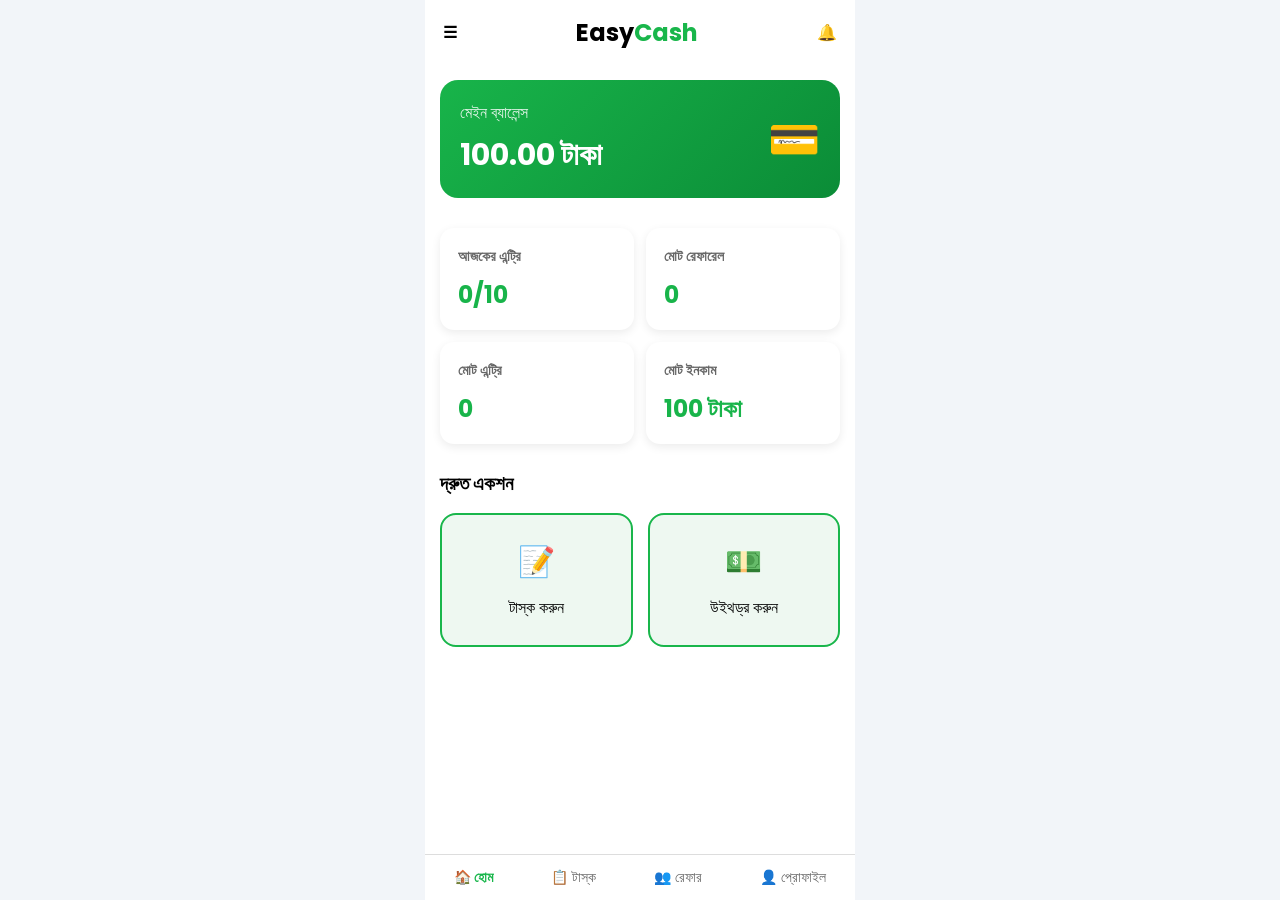
==== index.html @ 3d8d6016 "index.html" ====
<!DOCTYPE html>
<html lang="en">
<head>
  <meta charset="UTF-8">
  <meta name="viewport" content="width=device-width, initial-scale=1.0">
  <title>EasyCash</title>

  <link rel="preconnect" href="https://fonts.googleapis.com">
  <link rel="preconnect" href="https://fonts.gstatic.com" crossorigin>
  <link href="https://fonts.googleapis.com/css2?family=Poppins:wght@400;500;600;700&display=swap" rel="stylesheet">

  <link rel="stylesheet" href="style.css">
</head>
<body>

<div class="app">

  <header class="topbar">
    <span class="menu">☰</span>
    <h2>Easy<span>Cash</span></h2>
    <span>🔔</span>
  </header>

  <div class="balance-card">
    <div>
      <p>মেইন ব্যালেন্স</p>
      <h1>100.00 টাকা</h1>
    </div>
    <div class="wallet">💳</div>
  </div>

  <div class="stats">

    <div class="card">
      <h4>আজকের এন্ট্রি</h4>
      <h2>0/10</h2>
    </div>

    <div class="card">
      <h4>মোট রেফারেল</h4>
      <h2>0</h2>
    </div>

    <div class="card">
      <h4>মোট এন্ট্রি</h4>
      <h2>0</h2>
    </div>

    <div class="card">
      <h4>মোট ইনকাম</h4>
      <h2>100 টাকা</h2>
    </div>

  </div>

  <h3 class="title">দ্রুত একশন</h3>

  <div class="actions">

    <div class="action">
      📝
      <p>টাস্ক করুন</p>
    </div>

    <div class="action">
      💵
      <p>উইথড্র করুন</p>
    </div>

  </div>

  <div class="bottom-nav">

    <div class="active">
      🏠
      <span>হোম</span>
    </div>

    <div>
      📋
      <span>টাস্ক</span>
    </div>

    <div>
      👥
      <span>রেফার</span>
    </div>

    <div>
      👤
      <span>প্রোফাইল</span>
    </div>

  </div>

</div>

<script src="script.js"></script>

</body>
</html>
<link rel="stylesheet" href="style.css">
<script src="https://telegram.org/js/telegram-web-app.js"></script>
</head>
---- style.css ----
*{
    margin:0;
    padding:0;
    box-sizing:border-box;
    font-family:'Poppins',sans-serif;
}

body{
    background:#f2f5f9;
}

.app{
    max-width:430px;
    margin:auto;
    min-height:100vh;
    background:#fff;
}

.topbar{
    height:65px;
    display:flex;
    justify-content:space-between;
    align-items:center;
    padding:0 18px;
    font-weight:600;
}

.topbar h2 span{
    color:#19b64b;
}

.balance-card{
    margin:15px;
    background:linear-gradient(135deg,#18b44a,#0b8c37);
    color:#fff;
    border-radius:18px;
    padding:20px;
    display:flex;
    justify-content:space-between;
    align-items:center;
}

.balance-card p{
    opacity:.9;
}

.balance-card h1{
    margin-top:8px;
    font-size:30px;
}

.wallet{
    font-size:42px;
}

.stats{
    display:grid;
    grid-template-columns:repeat(2,1fr);
    gap:12px;
    padding:15px;
}

.card{
    background:#fff;
    border-radius:14px;
    padding:18px;
    box-shadow:0 3px 10px rgba(0,0,0,.08);
}

.card h4{
    color:#666;
    font-size:14px;
}

.card h2{
    margin-top:10px;
    color:#18b44a;
}

.title{
    padding:0 15px;
    margin-top:10px;
}

.actions{
    display:grid;
    grid-template-columns:repeat(2,1fr);
    gap:15px;
    padding:15px;
}

.action{
    background:#eef8f1;
    border:2px solid #19b64b;
    border-radius:16px;
    text-align:center;
    padding:25px;
    font-size:30px;
    cursor:pointer;
}

.action p{
    font-size:16px;
    margin-top:10px;
}

.bottom-nav{
    position:fixed;
    left:50%;
    transform:translateX(-50%);
    bottom:0;
    width:100%;
    max-width:430px;
    background:#fff;
    display:flex;
    justify-content:space-around;
    padding:12px 0;
    border-top:1px solid #ddd;
}

.bottom-nav div{
    text-align:center;
    color:#666;
    font-size:14px;
}

.bottom-nav .active{
    color:#19b64b;
    font-weight:bold;
}
---- style.css ----
*{
    margin:0;
    padding:0;
    box-sizing:border-box;
    font-family:'Poppins',sans-serif;
}

body{
    background:#f2f5f9;
}

.app{
    max-width:430px;
    margin:auto;
    min-height:100vh;
    background:#fff;
}

.topbar{
    height:65px;
    display:flex;
    justify-content:space-between;
    align-items:center;
    padding:0 18px;
    font-weight:600;
}

.topbar h2 span{
    color:#19b64b;
}

.balance-card{
    margin:15px;
    background:linear-gradient(135deg,#18b44a,#0b8c37);
    color:#fff;
    border-radius:18px;
    padding:20px;
    display:flex;
    justify-content:space-between;
    align-items:center;
}

.balance-card p{
    opacity:.9;
}

.balance-card h1{
    margin-top:8px;
    font-size:30px;
}

.wallet{
    font-size:42px;
}

.stats{
    display:grid;
    grid-template-columns:repeat(2,1fr);
    gap:12px;
    padding:15px;
}

.card{
    background:#fff;
    border-radius:14px;
    padding:18px;
    box-shadow:0 3px 10px rgba(0,0,0,.08);
}

.card h4{
    color:#666;
    font-size:14px;
}

.card h2{
    margin-top:10px;
    color:#18b44a;
}

.title{
    padding:0 15px;
    margin-top:10px;
}

.actions{
    display:grid;
    grid-template-columns:repeat(2,1fr);
    gap:15px;
    padding:15px;
}

.action{
    background:#eef8f1;
    border:2px solid #19b64b;
    border-radius:16px;
    text-align:center;
    padding:25px;
    font-size:30px;
    cursor:pointer;
}

.action p{
    font-size:16px;
    margin-top:10px;
}

.bottom-nav{
    position:fixed;
    left:50%;
    transform:translateX(-50%);
    bottom:0;
    width:100%;
    max-width:430px;
    background:#fff;
    display:flex;
    justify-content:space-around;
    padding:12px 0;
    border-top:1px solid #ddd;
}

.bottom-nav div{
    text-align:center;
    color:#666;
    font-size:14px;
}

.bottom-nav .active{
    color:#19b64b;
    font-weight:bold;
}
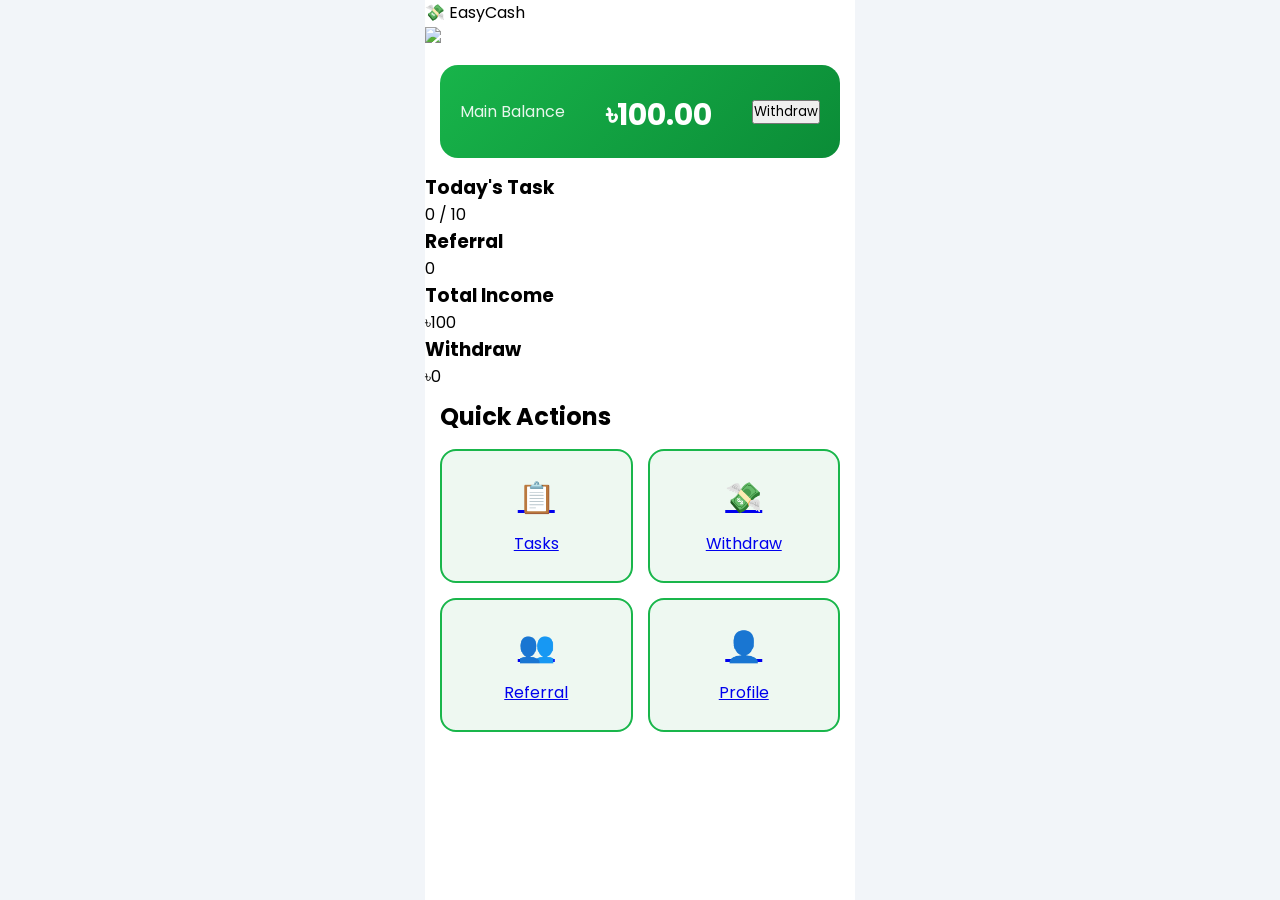
==== commit dbfb36b7: "index.html" ====
--- a/index.html
+++ b/index.html
@@ -1,105 +1,99 @@
-
 <!DOCTYPE html>
 <html lang="en">
 <head>
-  <meta charset="UTF-8">
-  <meta name="viewport" content="width=device-width, initial-scale=1.0">
-  <title>EasyCash</title>
+<meta charset="UTF-8">
+<meta name="viewport" content="width=device-width, initial-scale=1.0">
+<title>EasyCash</title>
 
-  <link rel="preconnect" href="https://fonts.googleapis.com">
-  <link rel="preconnect" href="https://fonts.gstatic.com" crossorigin>
-  <link href="https://fonts.googleapis.com/css2?family=Poppins:wght@400;500;600;700&display=swap" rel="stylesheet">
+<link rel="preconnect" href="https://fonts.googleapis.com">
+<link rel="preconnect" href="https://fonts.gstatic.com" crossorigin>
 
-  <link rel="stylesheet" href="style.css">
+<link href="https://fonts.googleapis.com/css2?family=Poppins:wght@400;500;600;700&display=swap" rel="stylesheet">
+
+<link rel="stylesheet" href="style.css">
+
+<script src="https://telegram.org/js/telegram-web-app.js"></script>
+
 </head>
+
 <body>
 
 <div class="app">
 
-  <header class="topbar">
-    <span class="menu">☰</span>
-    <h2>Easy<span>Cash</span></h2>
-    <span>🔔</span>
-  </header>
+<header class="top-header">
 
-  <div class="balance-card">
-    <div>
-      <p>মেইন ব্যালেন্স</p>
-      <h1>100.00 টাকা</h1>
-    </div>
-    <div class="wallet">💳</div>
-  </div>
-
-  <div class="stats">
-
-    <div class="card">
-      <h4>আজকের এন্ট্রি</h4>
-      <h2>0/10</h2>
-    </div>
-
-    <div class="card">
-      <h4>মোট রেফারেল</h4>
-      <h2>0</h2>
-    </div>
-
-    <div class="card">
-      <h4>মোট এন্ট্রি</h4>
-      <h2>0</h2>
-    </div>
-
-    <div class="card">
-      <h4>মোট ইনকাম</h4>
-      <h2>100 টাকা</h2>
-    </div>
-
-  </div>
-
-  <h3 class="title">দ্রুত একশন</h3>
-
-  <div class="actions">
-
-    <div class="action">
-      📝
-      <p>টাস্ক করুন</p>
-    </div>
-
-    <div class="action">
-      💵
-      <p>উইথড্র করুন</p>
-    </div>
-
-  </div>
-
-  <div class="bottom-nav">
-
-    <div class="active">
-      🏠
-      <span>হোম</span>
-    </div>
-
-    <div>
-      📋
-      <span>টাস্ক</span>
-    </div>
-
-    <div>
-      👥
-      <span>রেফার</span>
-    </div>
-
-    <div>
-      👤
-      <span>প্রোফাইল</span>
-    </div>
-
-  </div>
-
+<div class="logo">
+💸 EasyCash
 </div>
 
-<script src="script.js"></script>
+<div class="profile">
+<img src="https://cdn-icons-png.flaticon.com/512/3135/3135715.png">
+</div>
 
-</body>
-</html>
-<link rel="stylesheet" href="style.css">
-<script src="https://telegram.org/js/telegram-web-app.js"></script>
-</head>
+</header>
+
+<section class="balance-card">
+
+<p>Main Balance</p>
+
+<h1 id="balance">
+৳100.00
+</h1>
+
+<button>
+Withdraw
+</button>
+
+</section>
+
+<section class="grid">
+
+<div class="box">
+<h3>Today's Task</h3>
+<span>0 / 10</span>
+</div>
+
+<div class="box">
+<h3>Referral</h3>
+<span>0</span>
+</div>
+
+<div class="box">
+<h3>Total Income</h3>
+<span>৳100</span>
+</div>
+
+<div class="box">
+<h3>Withdraw</h3>
+<span>৳0</span>
+</div>
+
+</section>
+
+<h2 class="title">
+Quick Actions
+</h2>
+
+<section class="actions">
+
+<a href="task.html" class="action">
+📋
+<p>Tasks</p>
+</a>
+
+<a href="withdraw.html" class="action">
+💸
+<p>Withdraw</p>
+</a>
+
+<a href="referral.html" class="action">
+👥
+<p>Referral</p>
+</a>
+
+<a href="profile.html" class="action">
+👤
+<p>Profile</p>
+</a>
+
+</section>
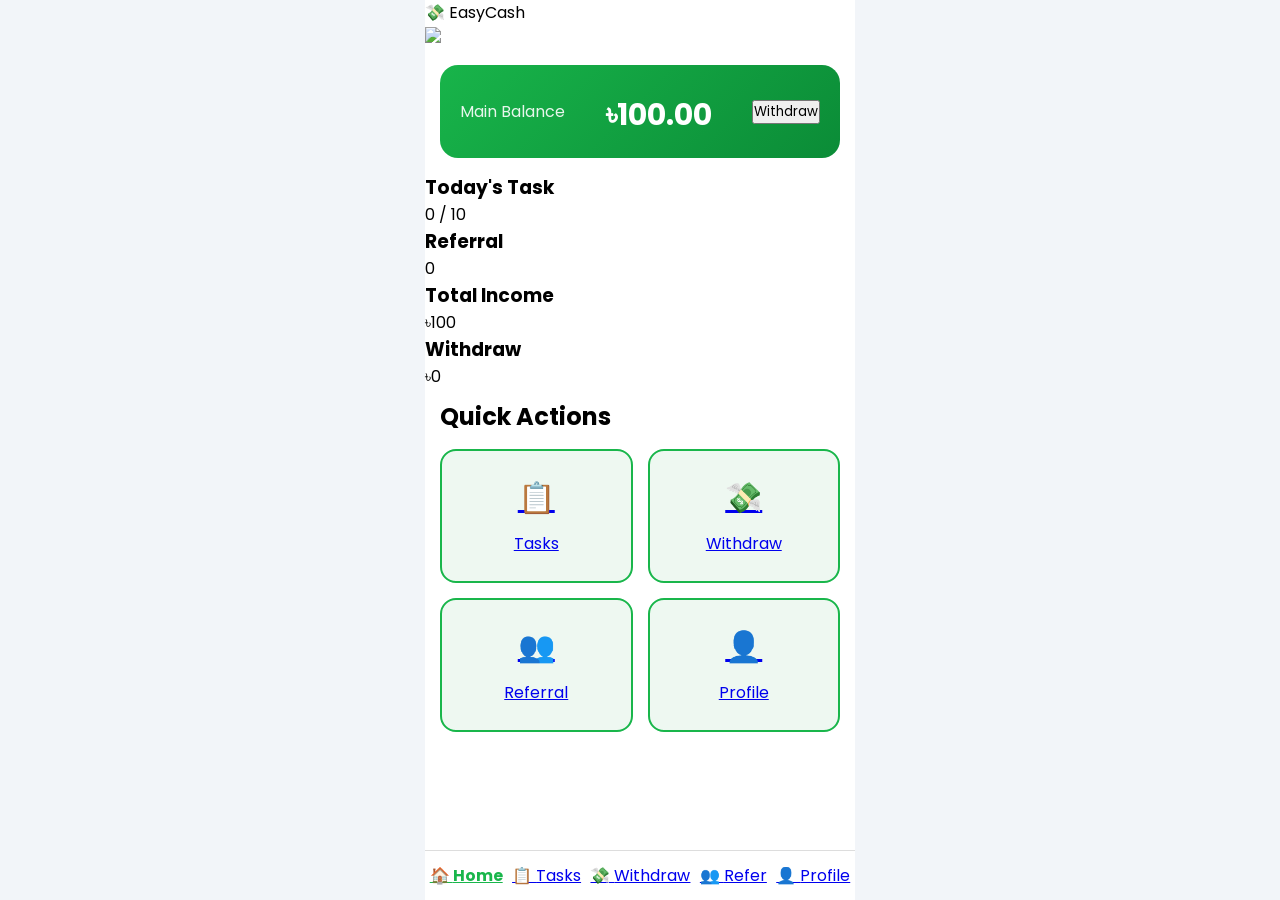
==== commit 867e26af: "index.html" ====
--- a/index.html
+++ b/index.html
@@ -97,3 +97,38 @@
 </a>
 
 </section>
+<section class="bottom-nav">
+
+<a href="index.html" class="nav-item active">
+🏠
+<span>Home</span>
+</a>
+
+<a href="task.html" class="nav-item">
+📋
+<span>Tasks</span>
+</a>
+
+<a href="withdraw.html" class="nav-item">
+💸
+<span>Withdraw</span>
+</a>
+
+<a href="referral.html" class="nav-item">
+👥
+<span>Refer</span>
+</a>
+
+<a href="profile.html" class="nav-item">
+👤
+<span>Profile</span>
+</a>
+
+</section>
+
+</div>
+
+<script src="script.js"></script>
+
+</body>
+</html>
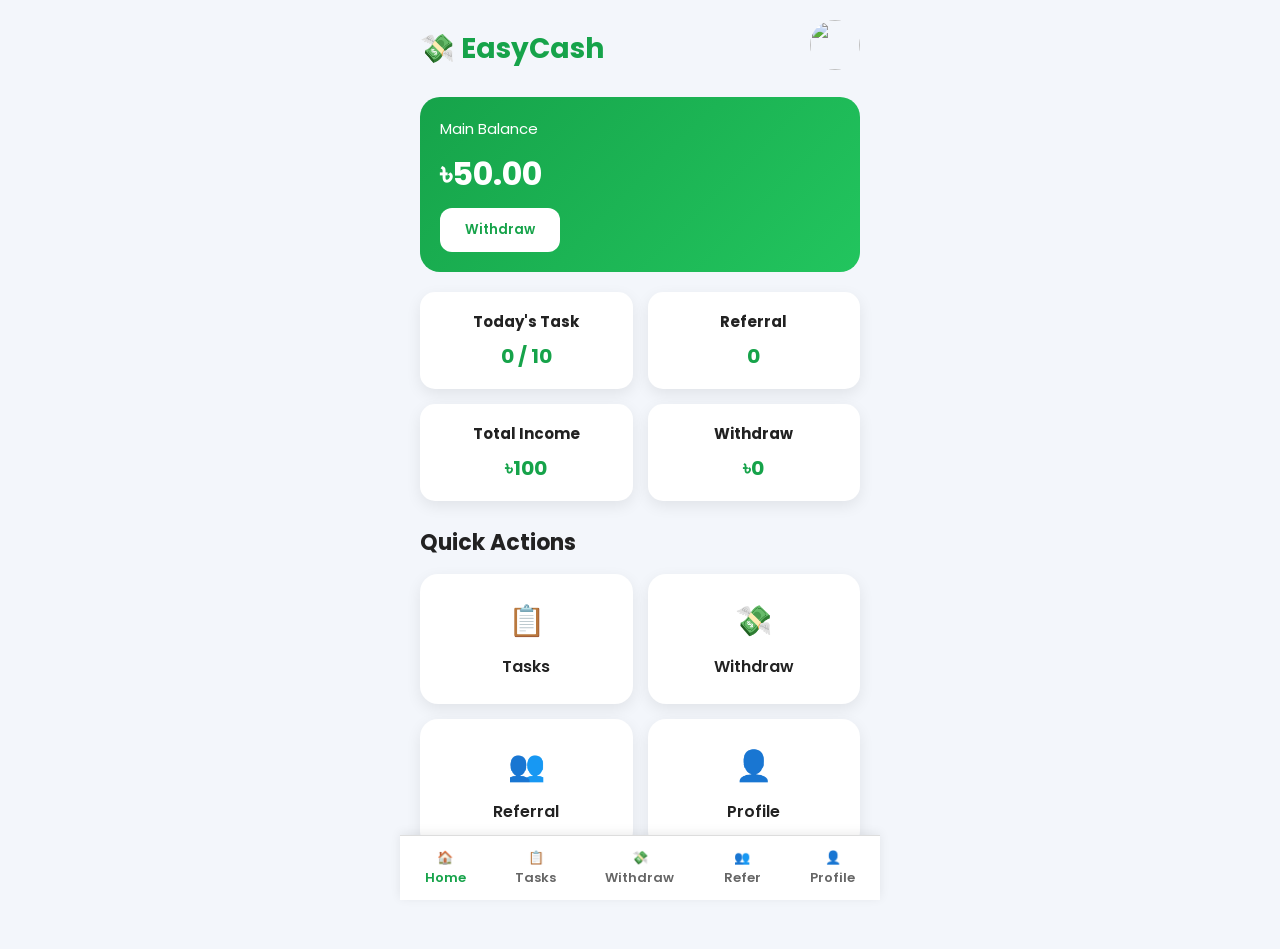
==== commit 94c36caf: "index.html" ====
--- a/index.html
+++ b/index.html
@@ -129,6 +129,6 @@
 </div>
 
 <script src="script.js"></script>
-
+<script type="module" src="firebase.js"></script>
 </body>
 </html>
--- a/style.css
+++ b/style.css
@@ -1,3 +1,4 @@
+
 *{
     margin:0;
     padding:0;
@@ -6,125 +7,149 @@
 }
 
 body{
-    background:#f2f5f9;
+    background:#f3f6fb;
+    color:#222;
 }
 
 .app{
-    max-width:430px;
+    max-width:480px;
     margin:auto;
-    min-height:100vh;
-    background:#fff;
+    padding:20px;
+    padding-bottom:100px;
 }
 
-.topbar{
-    height:65px;
+.top-header{
     display:flex;
     justify-content:space-between;
     align-items:center;
-    padding:0 18px;
-    font-weight:600;
+    margin-bottom:20px;
 }
 
-.topbar h2 span{
-    color:#19b64b;
+.logo{
+    font-size:28px;
+    font-weight:700;
+    color:#16a34a;
+}
+
+.profile img{
+    width:50px;
+    height:50px;
+    border-radius:50%;
 }
 
 .balance-card{
-    margin:15px;
-    background:linear-gradient(135deg,#18b44a,#0b8c37);
-    color:#fff;
-    border-radius:18px;
+    background:linear-gradient(135deg,#16a34a,#22c55e);
+    color:white;
     padding:20px;
-    display:flex;
-    justify-content:space-between;
-    align-items:center;
+    border-radius:20px;
+    margin-bottom:20px;
 }
 
 .balance-card p{
-    opacity:.9;
+    font-size:15px;
 }
 
 .balance-card h1{
-    margin-top:8px;
-    font-size:30px;
+    margin:10px 0;
+    font-size:32px;
 }
 
-.wallet{
-    font-size:42px;
+.balance-card button{
+    background:white;
+    color:#16a34a;
+    border:none;
+    padding:12px 25px;
+    border-radius:12px;
+    font-weight:600;
+    cursor:pointer;
+}.grid{
+    display:grid;
+    grid-template-columns:repeat(2,1fr);
+    gap:15px;
+    margin-bottom:25px;
 }
 
-.stats{
-    display:grid;
-    grid-template-columns:repeat(2,1fr);
-    gap:12px;
-    padding:15px;
+.box{
+    background:white;
+    padding:18px;
+    border-radius:15px;
+    text-align:center;
+    box-shadow:0 5px 15px rgba(0,0,0,.08);
 }
 
-.card{
-    background:#fff;
-    border-radius:14px;
-    padding:18px;
-    box-shadow:0 3px 10px rgba(0,0,0,.08);
+.box h3{
+    font-size:15px;
+    margin-bottom:8px;
 }
 
-.card h4{
-    color:#666;
-    font-size:14px;
-}
-
-.card h2{
-    margin-top:10px;
-    color:#18b44a;
+.box span{
+    font-size:20px;
+    font-weight:700;
+    color:#16a34a;
 }
 
 .title{
-    padding:0 15px;
-    margin-top:10px;
+    font-size:22px;
+    margin-bottom:15px;
 }
 
 .actions{
     display:grid;
     grid-template-columns:repeat(2,1fr);
     gap:15px;
-    padding:15px;
 }
 
 .action{
-    background:#eef8f1;
-    border:2px solid #19b64b;
-    border-radius:16px;
+    background:white;
+    text-decoration:none;
+    color:#222;
     text-align:center;
-    padding:25px;
+    padding:25px 10px;
+    border-radius:18px;
+    box-shadow:0 5px 15px rgba(0,0,0,.08);
     font-size:30px;
-    cursor:pointer;
+    transition:.3s;
+}
+
+.action:hover{
+    transform:translateY(-5px);
 }
 
 .action p{
+    margin-top:10px;
     font-size:16px;
-    margin-top:10px;
+    font-weight:600;
 }
 
 .bottom-nav{
     position:fixed;
-    left:50%;
-    transform:translateX(-50%);
+    left:0;
+    right:0;
     bottom:0;
-    width:100%;
-    max-width:430px;
-    background:#fff;
+    max-width:480px;
+    margin:auto;
     display:flex;
     justify-content:space-around;
+    background:#fff;
     padding:12px 0;
     border-top:1px solid #ddd;
+    box-shadow:0 -2px 10px rgba(0,0,0,.08);
 }
 
-.bottom-nav div{
-    text-align:center;
+.nav-item{
+    text-decoration:none;
     color:#666;
-    font-size:14px;
+    display:flex;
+    flex-direction:column;
+    align-items:center;
+    font-size:13px;
+    font-weight:600;
 }
 
-.bottom-nav .active{
-    color:#19b64b;
-    font-weight:bold;
+.nav-item.active{
+    color:#16a34a;
 }
+
+.nav-item:hover{
+    color:#16a34a;
+}
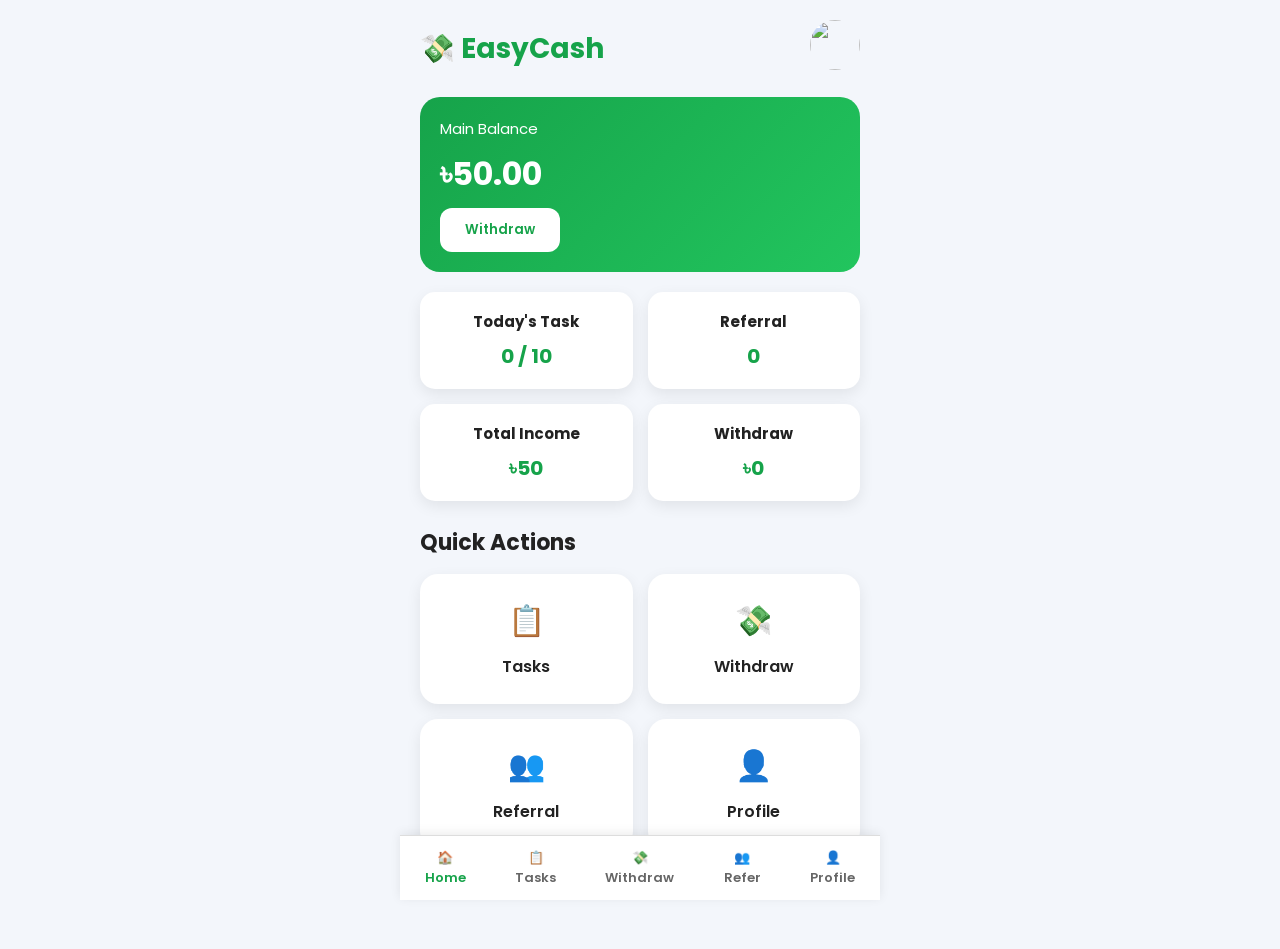
==== commit 55af9143: "index.html" ====
--- a/index.html
+++ b/index.html
@@ -60,7 +60,7 @@
 
 <div class="box">
 <h3>Total Income</h3>
-<span>৳100</span>
+<span>৳50</span>
 </div>
 
 <div class="box">
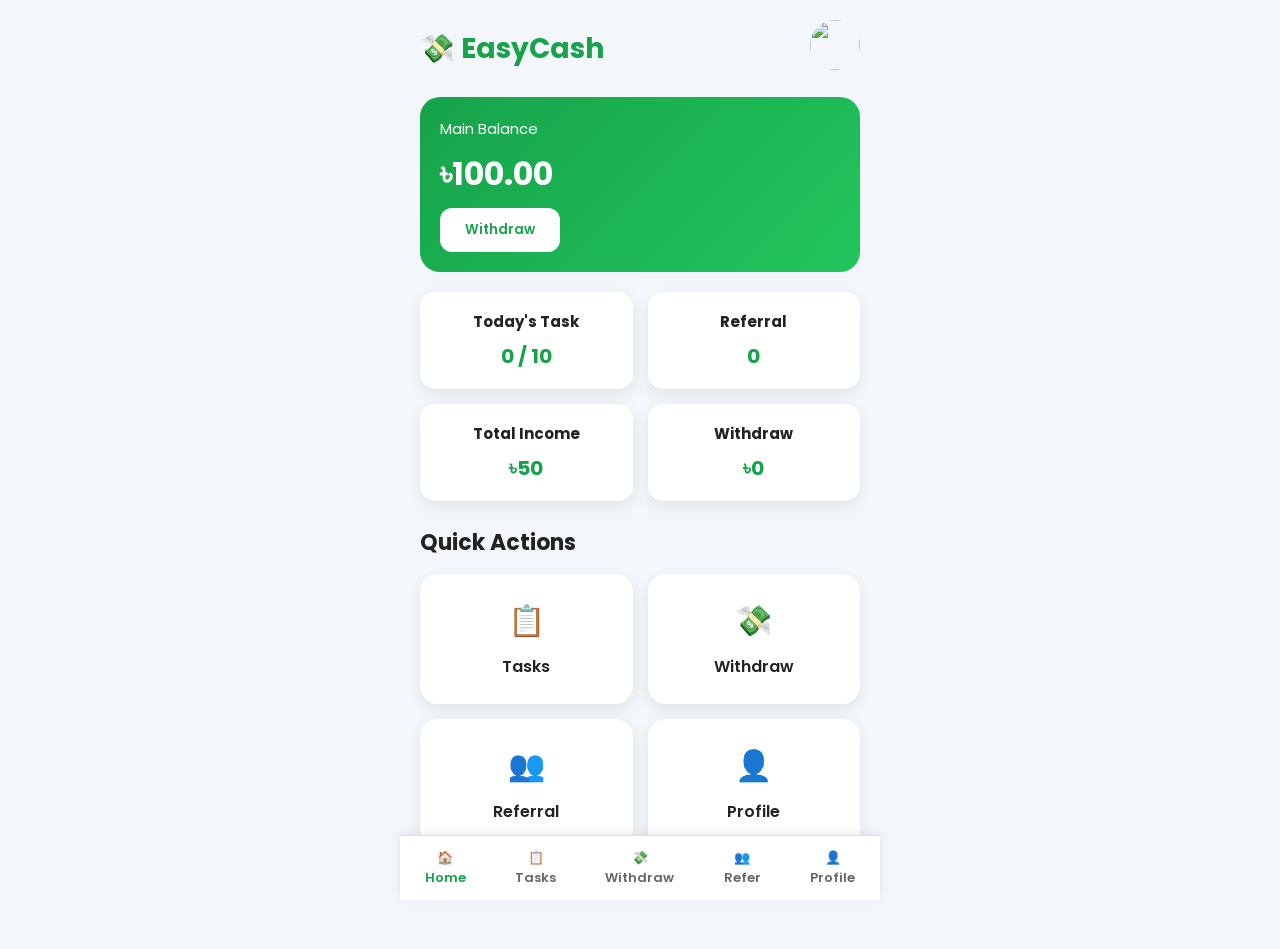
==== commit e3968029: "index.html" ====
--- a/index.html
+++ b/index.html
@@ -128,7 +128,9 @@
 
 </div>
 
+<script type="module" src="firebase.js"></script>
 <script src="script.js"></script>
-<script type="module" src="firebase.js"></script>
 </body>
 </html>
+
+
